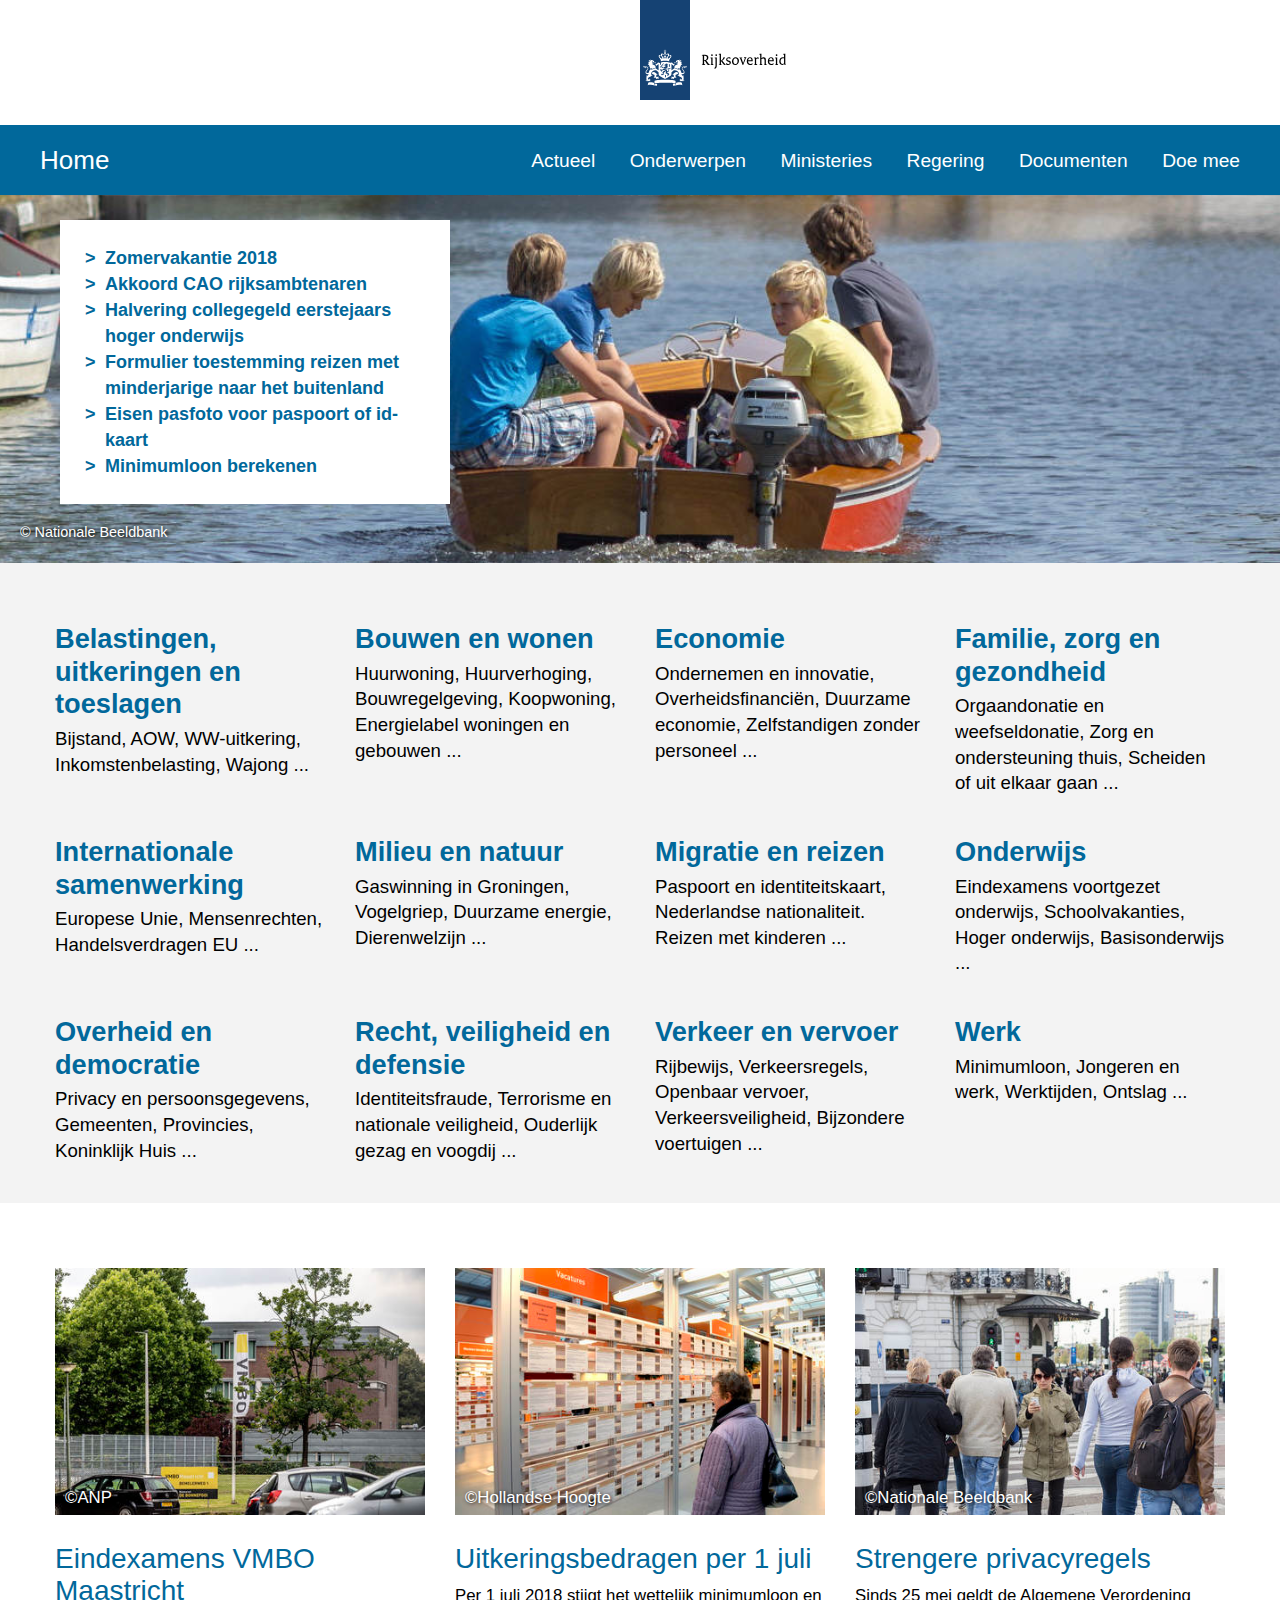
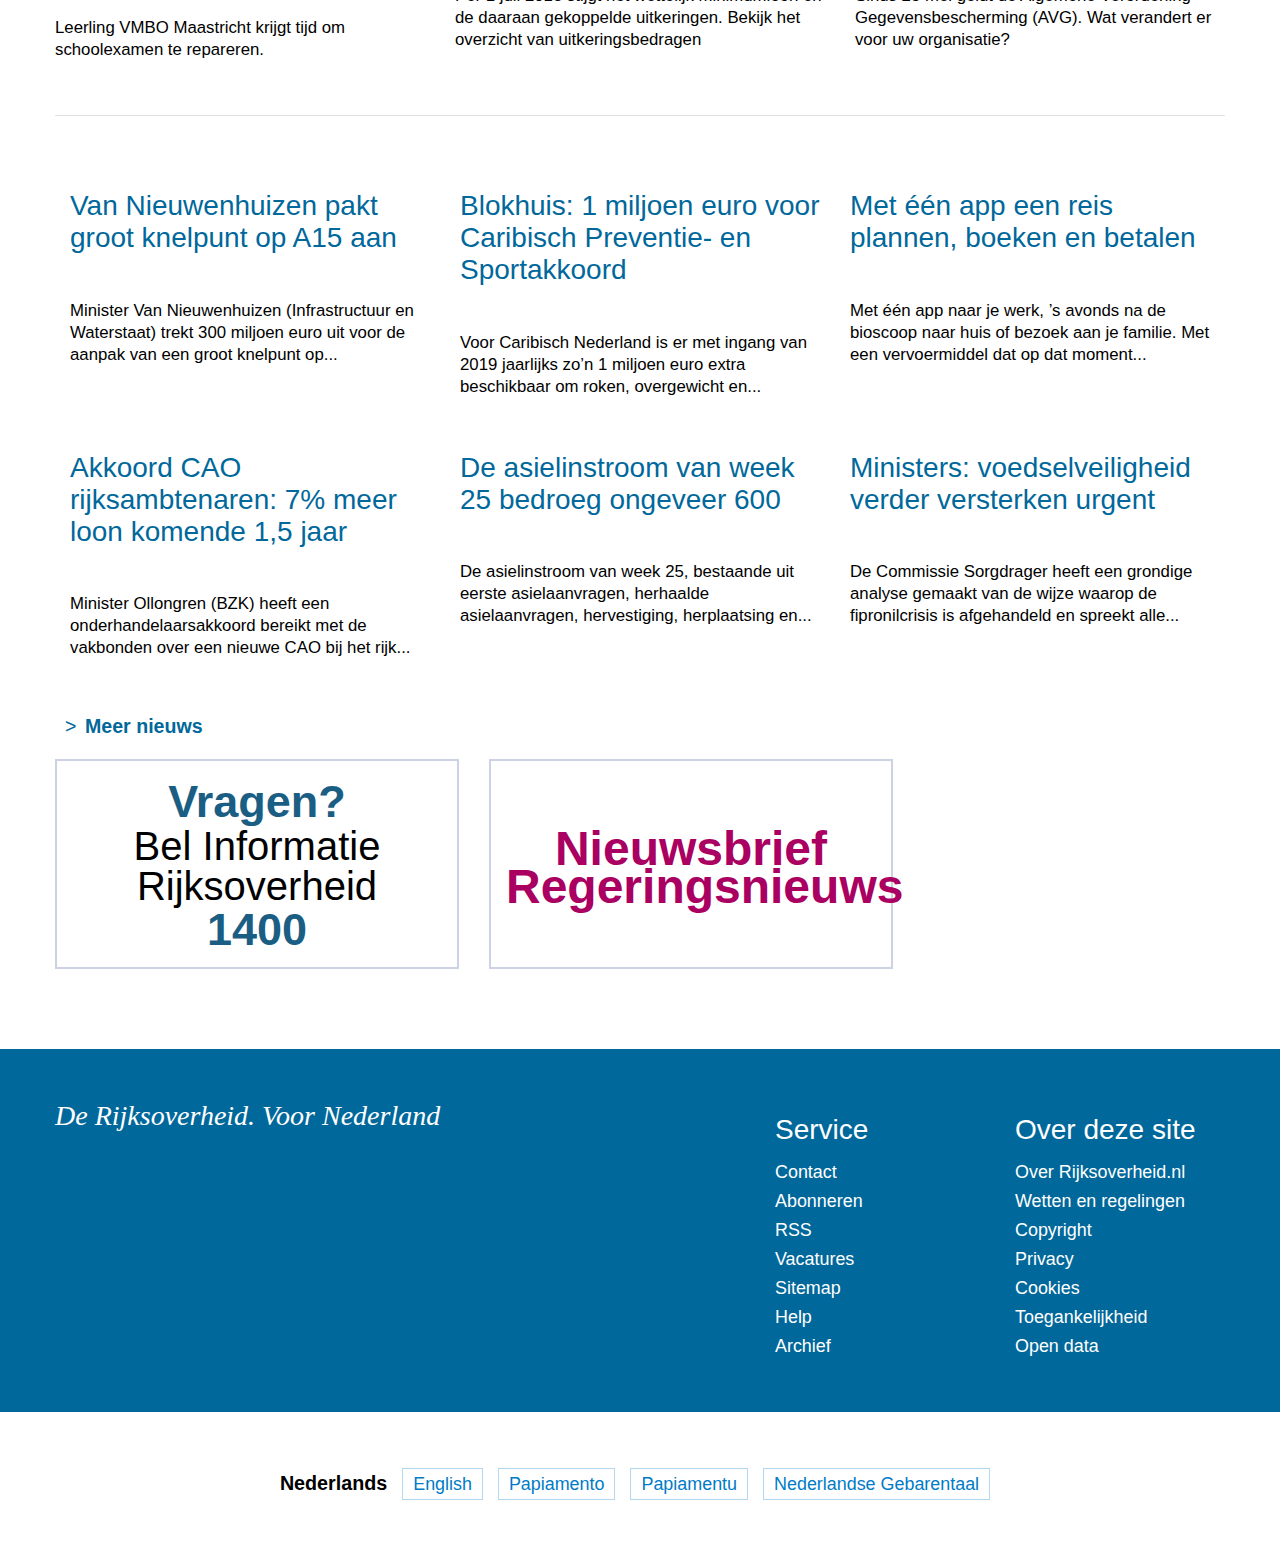
==== week3/index.html @ 2e67c1c5 "my delayed homework" ====
<!DOCTYPE html>
<html>
<head lang="EN">
	<meta charset="UTF-8"/>
	<meta name="viewport" content="width=device-width, initial-scale=1"/>
	<link rel="stylesheet" type="text/css" href="main.css">
	<link rel="shortcut icon" href="favicon.ico" type="image/x-icon">
	<title>Informatie van de Rijksoverheid | Rijksoverheid.nl</title>

</head>
<body>

	<div id="header">
		<div class="logo">
			<div class="wrapper">
				<img src="images/logo-ro.svg" alt="Rijksoverheid" id="logotype"/>
			</div>
		</div>
	</div>

	<div class="navBar">
  		<div class="wrapper">
			<nav class="navleft">
  				<a href="/">Home</a>
			</nav>
			<nav class="navright" data-mobilebtntxt="Menu" data-closemobilenavtxt="Sluiten">
  			  <a href="/actueel">Actueel</a>
		      <a href="/onderwerpen">Onderwerpen</a>
		      <a href="/ministeries">Ministeries</a>
		      <a href="/regering">Regering</a>
		      <a href="/documenten">Documenten</a>
		      <a href="/doe-mee">Doe mee</a>
     		 </nav>
 		</div>
	</div>

	<div class="main">
		<div class="headerImage">
			<div class="taskNavigation">
				<ul>
					<li><a href="/onderwerpen/schoolvakanties/zomervakantie/zomervakantie-2018">Zomervakantie 2018</a></li>
					<li><a href="https://www.rijksoverheid.nl/actueel/nieuws/2018/06/25/akkoord-cao-rijksambtenaren-7-meer-loon-komende-15-jaar" class="">Akkoord CAO rijksambtenaren</a></li>
					<li><a href="https://www.rijksoverheid.nl/onderwerpen/hoger-onderwijs/halvering-collegegeld-eerstejaars" class="">Halvering collegegeld eerstejaars hoger onderwijs</a></li>
					<li><a href="/documenten/formulieren/2014/02/06/formulier-toestemming-reizen-met-minderjarige-naar-het-buitenland" class="publication">Formulier toestemming reizen met minderjarige naar het buitenland</a></li>
					<li><a href="https://www.rijksoverheid.nl/onderwerpen/paspoort-en-identiteitskaart/eisen-pasfoto-paspoort-id-kaart" class="">Eisen pasfoto voor paspoort of id-kaart</a></li>
					<li><a href="https://www.rijksoverheid.nl/onderwerpen/minimumloon/inhoud/rekenhulp-minimumloon-berekenen" class="">Minimumloon berekenen</a></li>
				</ul>
			</div>
			<p class="copyright">
        <span>&copy;</span>
        Nationale Beeldbank</p>

		</div>
		<div class="navigation">
			<div class="wrapper">
				<div class="flex">
					<div class="item">
						<a href="/onderwerpen/themas/belastingen-uitkeringen-en-toeslagen">
		                  <h2>Belastingen, uitkeringen en toeslagen</h2>
		                  <p>Bijstand, AOW, WW-uitkering, Inkomstenbelasting, Wajong ...</p>
		                </a>
					</div>
					<div class="item">
						<a href="/onderwerpen/themas/belastingen-uitkeringen-en-toeslagen">
		                  <h2>Bouwen en wonen</h2>
		                  <p>Huurwoning, Huurverhoging, Bouwregelgeving, Koopwoning, Energielabel woningen en gebouwen ...</p>
		                </a>
					</div>
					<div class="item">
						<a href="/onderwerpen/themas/belastingen-uitkeringen-en-toeslagen">
		                  <h2>Economie</h2>
		                  <p>Ondernemen en innovatie, Overheidsfinanciën, Duurzame economie, Zelfstandigen zonder personeel ...</p>
		                </a>
					</div>
					<div class="item">
						<a href="/onderwerpen/themas/belastingen-uitkeringen-en-toeslagen">
		                  <h2>Familie, zorg en gezondheid</h2>
		                  <p>Orgaandonatie en weefseldonatie, Zorg en ondersteuning thuis, Scheiden of uit elkaar gaan ...</p>
		                </a>
					</div>
					<div class="item">
						<a href="/onderwerpen/themas/belastingen-uitkeringen-en-toeslagen">
		                  <h2>Internationale samenwerking</h2>
		                  <p>Europese Unie, Mensenrechten, Handelsverdragen EU ...</p>
		                </a>
					</div>
					<div class="item">
						<a href="/onderwerpen/themas/belastingen-uitkeringen-en-toeslagen">
		                  <h2>Milieu en natuur</h2>
		                  <p>Gaswinning in Groningen, Vogelgriep, Duurzame energie, Dierenwelzijn ...</p>
		                </a>
					</div>
					<div class="item">
						<a href="/onderwerpen/themas/belastingen-uitkeringen-en-toeslagen">
		                  <h2>Migratie en reizen</h2>
		                  <p>Paspoort en identiteitskaart, Nederlandse nationaliteit. Reizen met kinderen ...</p>
		                </a>
					</div>
					<div class="item">
						<a href="/onderwerpen/themas/belastingen-uitkeringen-en-toeslagen">
		                  <h2>Onderwijs</h2>
		                  <p>Eindexamens voortgezet onderwijs, Schoolvakanties, Hoger onderwijs, Basisonderwijs ...</p>
		                </a>
					</div>
					<div class="item">
						<a href="/onderwerpen/themas/belastingen-uitkeringen-en-toeslagen">
		                  <h2>Overheid en democratie</h2>
		                  <p>Privacy en persoonsgegevens, Gemeenten, Provincies, Koninklijk Huis ...</p>
		                </a>
					</div>
					<div class="item">
						<a href="/onderwerpen/themas/belastingen-uitkeringen-en-toeslagen">
		                  <h2>Recht, veiligheid en defensie</h2>
		                  <p>Identiteitsfraude, Terrorisme en nationale veiligheid, Ouderlijk gezag en voogdij ...</p>
		                </a>
					</div>
					<div class="item">
						<a href="/onderwerpen/themas/belastingen-uitkeringen-en-toeslagen">
		                  <h2>Verkeer en vervoer</h2>
		                  <p>Rijbewijs, Verkeersregels, Openbaar vervoer, Verkeersveiligheid, Bijzondere voertuigen ...</p>
		                </a>
					</div>
					<div class="item">
						<a href="/onderwerpen/themas/belastingen-uitkeringen-en-toeslagen">
		                  <h2>Werk</h2>
		                  <p>Minimumloon, Jongeren en werk, Werktijden, Ontslag ...</p>
		                </a>
					</div>
				</div>
			</div>	
		</div>
		<div class="lastSection">
			<div class="wrapper">			
				<section class="flex spotlight">
					<div class="item">
						<a href="/onderwerpen/eindexamens/ongeldige-eindexamens-vmbo-maastricht" class="">
                			<img src="images/vmbo-maastricht.jpg" alt="" />
                			<p class="copyright">
        					<span>&copy;</span>ANP</p>
        					<h3>Eindexamens VMBO Maastricht</h3>
        					<p>Leerling VMBO Maastricht krijgt tijd om schoolexamen te repareren.</p>
            			</a>
					</div>
					<div class="item">
						<a href="/actueel/nieuws/2018/06/20/uitkeringsbedragen-per-1-juli-2018" class="">
                			<img src="images/uitkeringen-per-1-juli-2018.jpg" alt="" />
                			<p class="copyright">
        					<span>&copy;</span>Hollandse Hoogte</p>
        					<h3>Uitkeringsbedragen per 1 juli</h3>
        					<p>Per 1 juli 2018 stijgt het wettelijk minimumloon en de daaraan gekoppelde uitkeringen. Bekijk het overzicht van uitkeringsbedragen</p>
            			</a>
					</div>
					<div class="item">
						<a href="/onderwerpen/privacy-en-persoonsgegevens/voorbereiden-op-de-avg" class="">
                			<img src="images/privacy-en-persoonsgegevens.jpg" alt="" />
                			<p class="copyright">
        					<span>&copy;</span>Nationale Beeldbank</p>
        					<h3>Strengere privacyregels</h3>
        					<p>Sinds 25 mei geldt de Algemene Verordening Gegevensbescherming (AVG). Wat verandert er voor uw organisatie?</p>
            			</a>
					</div>
				</section>
				<section class="news">
					<h2>Nieuws</h2>
					<div class="flex">
						<div class="item">
							<a href="/actueel/nieuws/2018/06/26/van-nieuwenhuizen-pakt-groot-knelpunt-op-a15-aan"> 
		   						<h3>Van Nieuwenhuizen pakt groot knelpunt op A15 aan</h3>
		    					<p><span class="publDate">26-06-2018 | 09:45</span></p> 
		    					<p>Minister Van Nieuwenhuizen (Infrastructuur en Waterstaat) trekt 300 miljoen euro uit voor de aanpak van een groot knelpunt op...</p>
	    					</a>
						</div>
						<div class="item">
							<a href="/actueel/nieuws/2018/06/26/blokhuis-1-miljoen-euro-voor-caribisch-preventie--en-sportakkoord"> 
		   						<h3>Blokhuis: 1 miljoen euro voor Caribisch Preventie- en Sportakkoord</h3>
		    					<p><span class="publDate">26-06-2018 | 07:00</span></p> 
		    					<p>Voor Caribisch Nederland is er met ingang van 2019 jaarlijks zo’n 1 miljoen euro extra beschikbaar om roken, overgewicht en...</p>
	    					</a>
						</div>
						<div class="item">
							<a href="/actueel/nieuws/2018/06/26/met-een-app-een-reis-plannen-boeken-en-betalen"> 
		   						<h3>Met één app een reis plannen, boeken en betalen</h3>
		    					<p><span class="publDate">26-06-2018 | 07:00</span></p> 
		    					<p>Met één app naar je werk, ’s avonds na de bioscoop naar huis of bezoek aan je familie. Met een vervoermiddel dat op dat moment...</p>
	    					</a>
						</div>
						<div class="item">
							<a href="/actueel/nieuws/2018/06/25/akkoord-cao-rijksambtenaren-7-meer-loon-komende-15-jaar"> 
		   						<h3>Akkoord CAO rijksambtenaren: 7% meer loon komende 1,5 jaar</h3>
		    					<p><span class="publDate">25-06-2018 | 17:10</span></p> 
		    					<p>Minister Ollongren (BZK) heeft een onderhandelaarsakkoord bereikt met de vakbonden over een nieuwe CAO bij het rijk...</p>
	    					</a>
						</div>
						<div class="item">
							<a href="/actueel/nieuws/2018/06/25/de-asielinstroom-van-week-25-bedroeg-ongeveer-600"> 
		   						<h3>De asielinstroom van week 25 bedroeg ongeveer 600</h3>
		    					<p><span class="publDate">25-06-2018 | 14:56</span></p> 
		    					<p>De asielinstroom van week 25, bestaande uit eerste asielaanvragen, herhaalde asielaanvragen, hervestiging, herplaatsing en...</p>
	    					</a>
						</div>
						<div class="item">
							<a href="/actueel/nieuws/2018/06/25/ministers-voedselveiligheid-verder-versterken-urgent"> 
		   						<h3>Ministers: voedselveiligheid verder versterken urgent</h3>
		    					<p><span class="publDate">25-06-2018 | 13:00</span></p> 
		    					<p>De Commissie Sorgdrager heeft een grondige analyse gemaakt van de wijze waarop de fipronilcrisis is afgehandeld en spreekt alle...</p>
	    					</a>
						</div>
					</div>
					<a class="more" href="/actueel/nieuws">Meer nieuws</a>
				</section>
				<section class="banners flex">
					<div class="item banner">
						<p><span class="f1">Vragen?</span><br>
						<spam class="f2">Bel Informatie</spam><br>
						<spam class="f2">Rijksoverheid</spam><br>
						<spam class="f1">1400</spam></p>
					</div>
					<div class="item banner">
						<p><span class="f3">Meld u aan voor de</span><br><br>
						<spam class="f4">Nieuwsbrief</spam><br>
						<spam class="f4">Regeringsnieuws</spam></p>
					</div>
				</section>

			</div>	
		</div>
	</div>
	<div class="footer">
		<div class="wrapper">
			<div class="flex">
				<div class="item">
					<span>De Rijksoverheid. Voor Nederland</span>
				</div>
				<div class="item">
					<h2>Service</h2>
					<ul>
						<li><a href="/contact">Contact</a></li>
						<li><a href="https://abonneren.rijksoverheid.nl/">Abonneren</a></li>
						<li><a href="/rss">RSS</a></li>
						<li><a href="/vacatures">Vacatures</a></li>
						<li><a href="/sitemap">Sitemap</a></li>
						<li><a href="/help">Help</a></li>
						<li><a href="/archief">Archief</a></li>
					</ul>
				</div>
				<div class="item">
					<h2>Over deze site</h2>
					<ul>
						<li><a href="/over-rijksoverheid-nl">Over Rijksoverheid.nl</a></li>
						<li><a href="/wetten-en-regelingen">Wetten en regelingen</a></li>
						<li><a href="/copyright">Copyright</a></li>
						<li><a href="/privacy">Privacy</a></li>
						<li><a href="/cookies">Cookies</a></li>
						<li><a href="/toegankelijkheid">Toegankelijkheid</a></li>
						<li><a href="/opendata">Open data</a></li>
					</ul>
				</div>
			</div>
		</div>
		<div class="languages">
			<div class="wrapper">
  				<ul>
				    <li class=selected>Nederlands</li>
				    <li>
				    	<a href="https://www.government.nl" lang="en">English</a></li>
				    <li>
				    	<a href="https://www.gobiernodireino.nl/" lang="pap">Papiamento</a>
				    </li>
				    <li>
				    	<a href="https://www.gobiernudireino.nl/" lang="pap">Papiamentu</a>
				    </li>
				    <li>
				    	<a href="https://www.rijksoverheid.nl/onderwerpen/overheidscommunicatie/nederlandse-gebarentaal">Nederlandse Gebarentaal</a> 
				    </li>
				</ul>
			</div>
			</div>
	</div>
</body>
</html>
---- week3/main.css ----
body{
	margin: 0;
	font-family: "RO Sans", Calibri, sans-serif;
    font-weight: normal;
    font-size: 1.125rem;
    line-height: 1.625;
    font-size: 100%;
}

li{
	list-style: none;
}
ul, h2, h3{
	padding: 0;
	margin: 0;
}

img{
	display: block;
	width: 100%;
}

a:hover, a{
	color: #01689b;
    text-decoration: underline;
    text-decoration-line: underline;
    text-decoration-style: initial;
    text-decoration-color: initial;
}
.logo{
	max-width: 1200px;
	padding-right: 15px;
	padding-left: 15px;
	margin: 0 auto;

}

.logo .wrapper{
	margin: 0 0 0 50%;
}

.logo .wrapper img{
	width: auto;
}
.navright{
	float: right;
	width: 66.6666%;
	padding: 20px 0px 18px 0px;
	text-align: right;
}

.navright a{
	margin-left: 30px;
	display: inline-block;
	width: auto;
	font-size: 1.2rem;
}
.navleft{
	float: left;
	width: 33.3333%;
	padding: 14px 0px 14px 0px;
}

.navleft a{
	width: auto;
	font-size: 1.625rem;
}

.navBar{
	background-color: #01689b;
	min-height: 70px
}

.navBar a{
	text-decoration: none;
	color: white;
}

.main{
	background-color: transparent;
	padding-bottom: 40px;
}
 .wrapper{
	margin-right: auto;
    margin-left: auto;
    max-width: 1200px;
}
nav:after{
	content: "";
	display: block;
	clear: both;
}

.main .wrapper{
	padding: 60px 15px 0 15px;
}
.taskNavigation{
	background-color: white;
	padding: 25px;
	max-width: 340px;
	margin-left:60px;
}

.taskNavigation ul li a{
	position: relative;
    display: block;
    font-weight: bold;
    padding-left: 20px;
    color: #01689b;
    font-size: 1.125rem;
    line-height: 1.625rem;
    text-decoration: none;
    width: auto;
    line-height: 1.625rem;
    word-wrap: break-word

}
.taskNavigation ul li a:before{
	content: ">";
	position: absolute;
	left: 0;
	top: 0;
}

.headerImage{
	background-image: url(images/schoolvakantie.jpg);
	padding-top: 25px;
	background-position: center center;
	background-size: cover;
}

.copyright{
    color: #fff;
    z-index: 10;
    padding: 5px 0 0 10px;
    line-height: 1.375em;
    text-shadow: 1px 1px 4px #000;
    font-size: .9em;
    padding-bottom: 20px;
    margin-left:  10px;
    margin-bottom: 0;
}

.navigation
{
	background-color: #f3f3f3;
}

.flex{
	display: flex;
	flex-wrap: wrap;
}

.item{
	width: calc(25% - 30px);
	padding-left: 15px;
	padding-right: 15px;
	margin-bottom: 40px;
}

.item a{
	text-decoration: none;
}

.item a h2{
	color: #01689b;
	font-size: 1.70em;
	margin-bottom: 5px;
	line-height: 1.2em;
}
.item a p{
	margin: 0;
    line-height: 1.375em;
    color: black;
    font-size: 116.5%;	
}
.item a:hover h2,.item a:hover h3{
	text-decoration:underline;
}
.lastSection .copyright{
	margin-top: -48px;
	color: white !important;
}

.lastSection .wrapper .item{
	padding-left: 15px;
	padding-right: 15px;
	width: calc(100%/3 - 30px);
}

.lastSection .wrapper .spotlight .item img{
	margin: 5px 0 15px 0;
}
.lastSection .wrapper .item h3{
	font-size: 1.75rem;
    line-height: 2rem;
    font-weight: normal;
    margin: 0 0 10px 0;
}
.lastSection .wrapper .item p{
	color: #000;
    font-size: 1.05rem;
    line-height: 1.375rem;
    margin-bottom: .8125em;
}

.news{
	margin: 0 15px 20px 15px;
    font-size: 1.15rem;
    padding-top: 10px;
    border-top: 1px solid #e1e1e1;
}

.news p .publDate{
	font-weight: bold;
    margin-right: 10px;
}
.news h2{
	margin: 0px 15px 20px 15px;
}

.news a.more:before{
    font-weight: normal;
    display: inline-block;
    vertical-align: middle;
    content: ">";
    margin: 0 8px 0 10px;
    position: absolute;
    left: 0;
    top: 0;
    line-height: inherit
}
.more{
	position: relative;
    display: block;
    padding-left: 30px;
    font-weight: bold;
    color: #01689b;
    font-size: 1.225rem;
    line-height: 1.625rem;
    text-decoration: none;
    width: auto;
}

.banner{
	text-align: center;
	border:2px solid #cbd2e3;

}

.banner.item{
	padding: 0px;
	margin-left: 15px;
	margin-right: 15px;

}

.f1{
	font-size: 45px;
	font-weight: bold;
	color:#1b5e84;
	line-height: 3rem;
}
.f2{
	font-size: 40px;
	
	line-height: 2.5rem;
}

.f3{
	font-size: 33px;

	line-height: 2rem;
}

.f4{
	color: #a90061;
	font-size: 48px;
	font-weight: bold;
	line-height: 2rem;
}

.footer
{
	background-color: #01689b;
}

.footer a, h2, span{
	color: white;
}

.footer span{
	font-size: 1.75em;
	font-family: "RO Serif";
    font-style: italic;
    font-weight: normal;
    line-height: 1.2381;
}
.footer h2{
	font-size: 1.75em;
	margin: 8px 0 5px 0;
	font-weight: normal;
}
.footer a{
	font-size: 112%;
}
.footer .item{
	width: calc(20% - 30px);
	margin-bottom: 0;
}

.footer .wrapper{
	padding-top: 50px;
	padding-bottom: 50px;
	padding-left: 0;
	padding-right: 0;
}

.footer .item:first-child{
	width: calc(60% - 30px);
}

.footer .languages{
	background-color: white;
	font-size: 112%;
}

.languages .wrapper{
	text-align: center;
}

.languages li.selected
{
	margin: 5px 10px 5px 0;
	color: #000;
	font-weight: 700;
	font-size: 1.1em;
}

.languages .wrapper ul li {
	display: inline-block;
	width: auto;
}

.languages .wrapper ul li a{
	margin: 5px 10px 5px 0;
    padding: 5px 10px 5px 10px;
    border: 1px solid #b2d7ee;
    color: #007bc7;
    text-decoration: none;
    font-size: 1em;
}
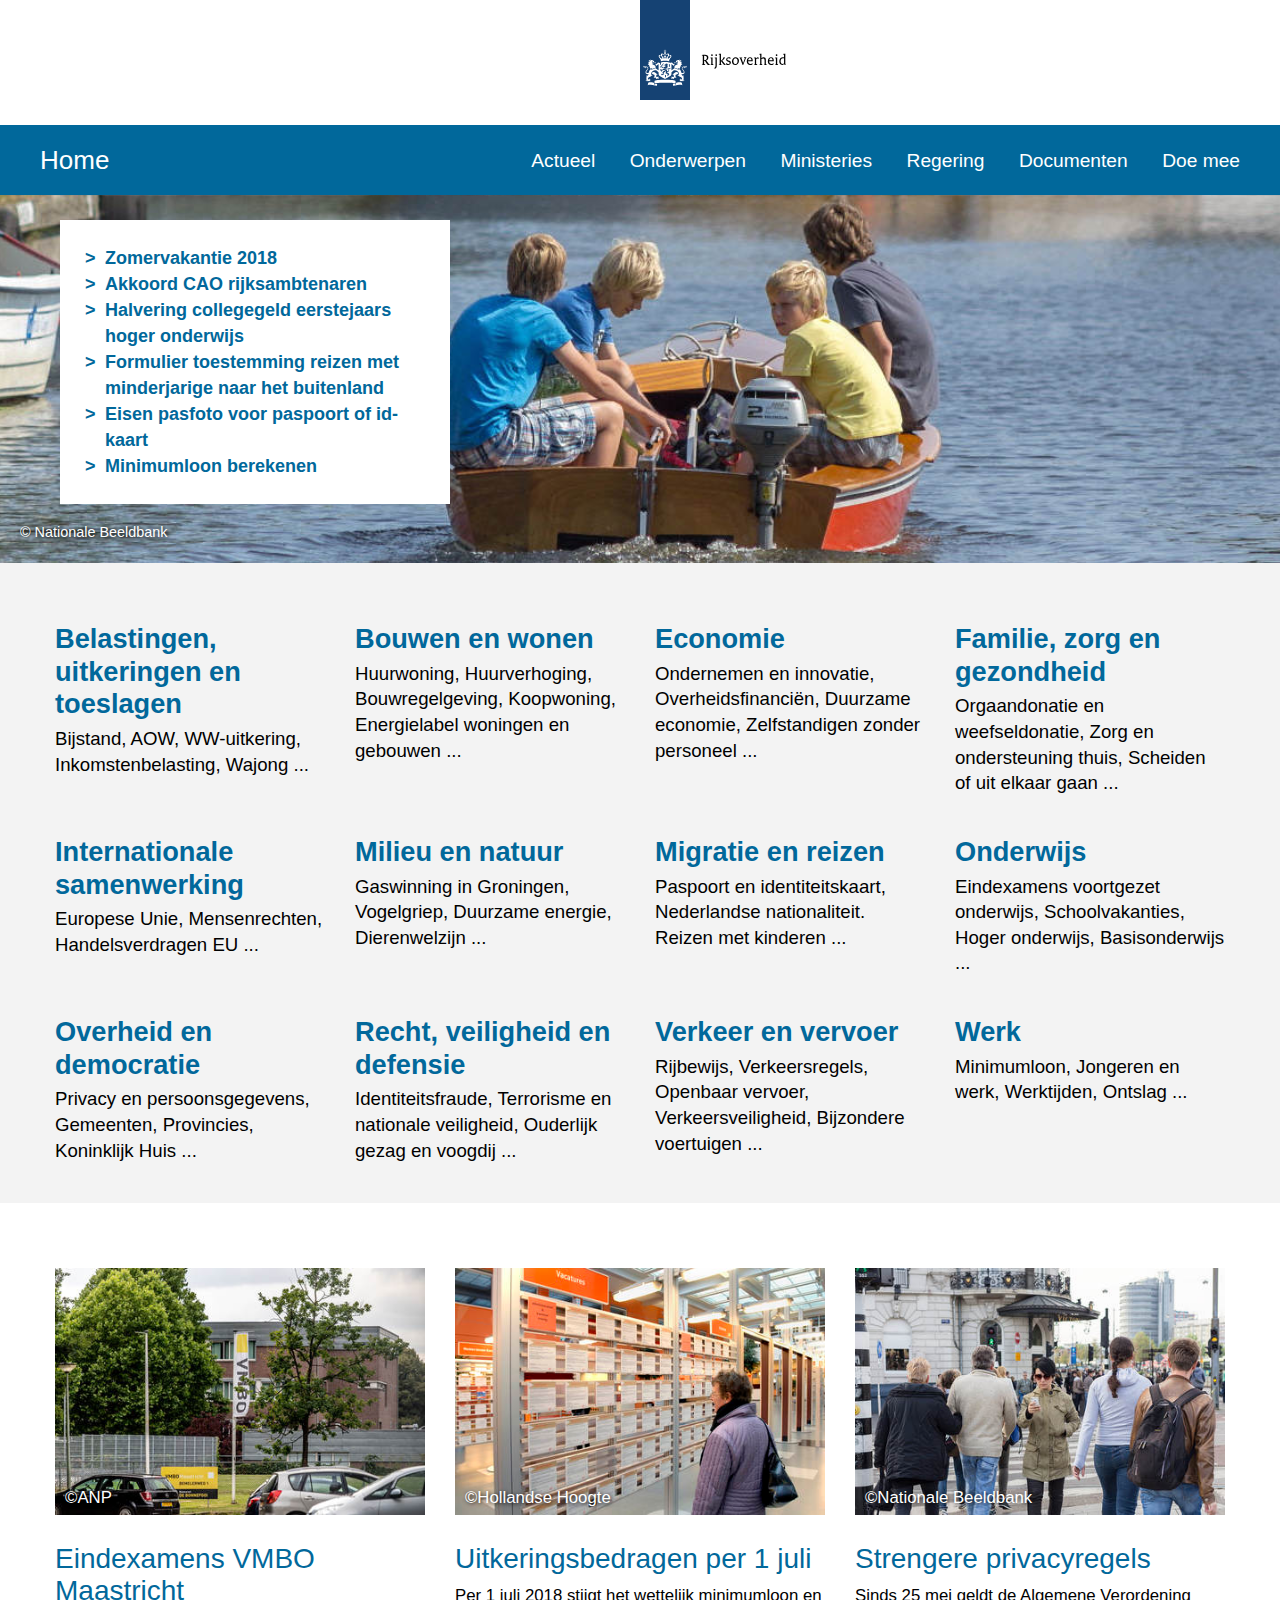
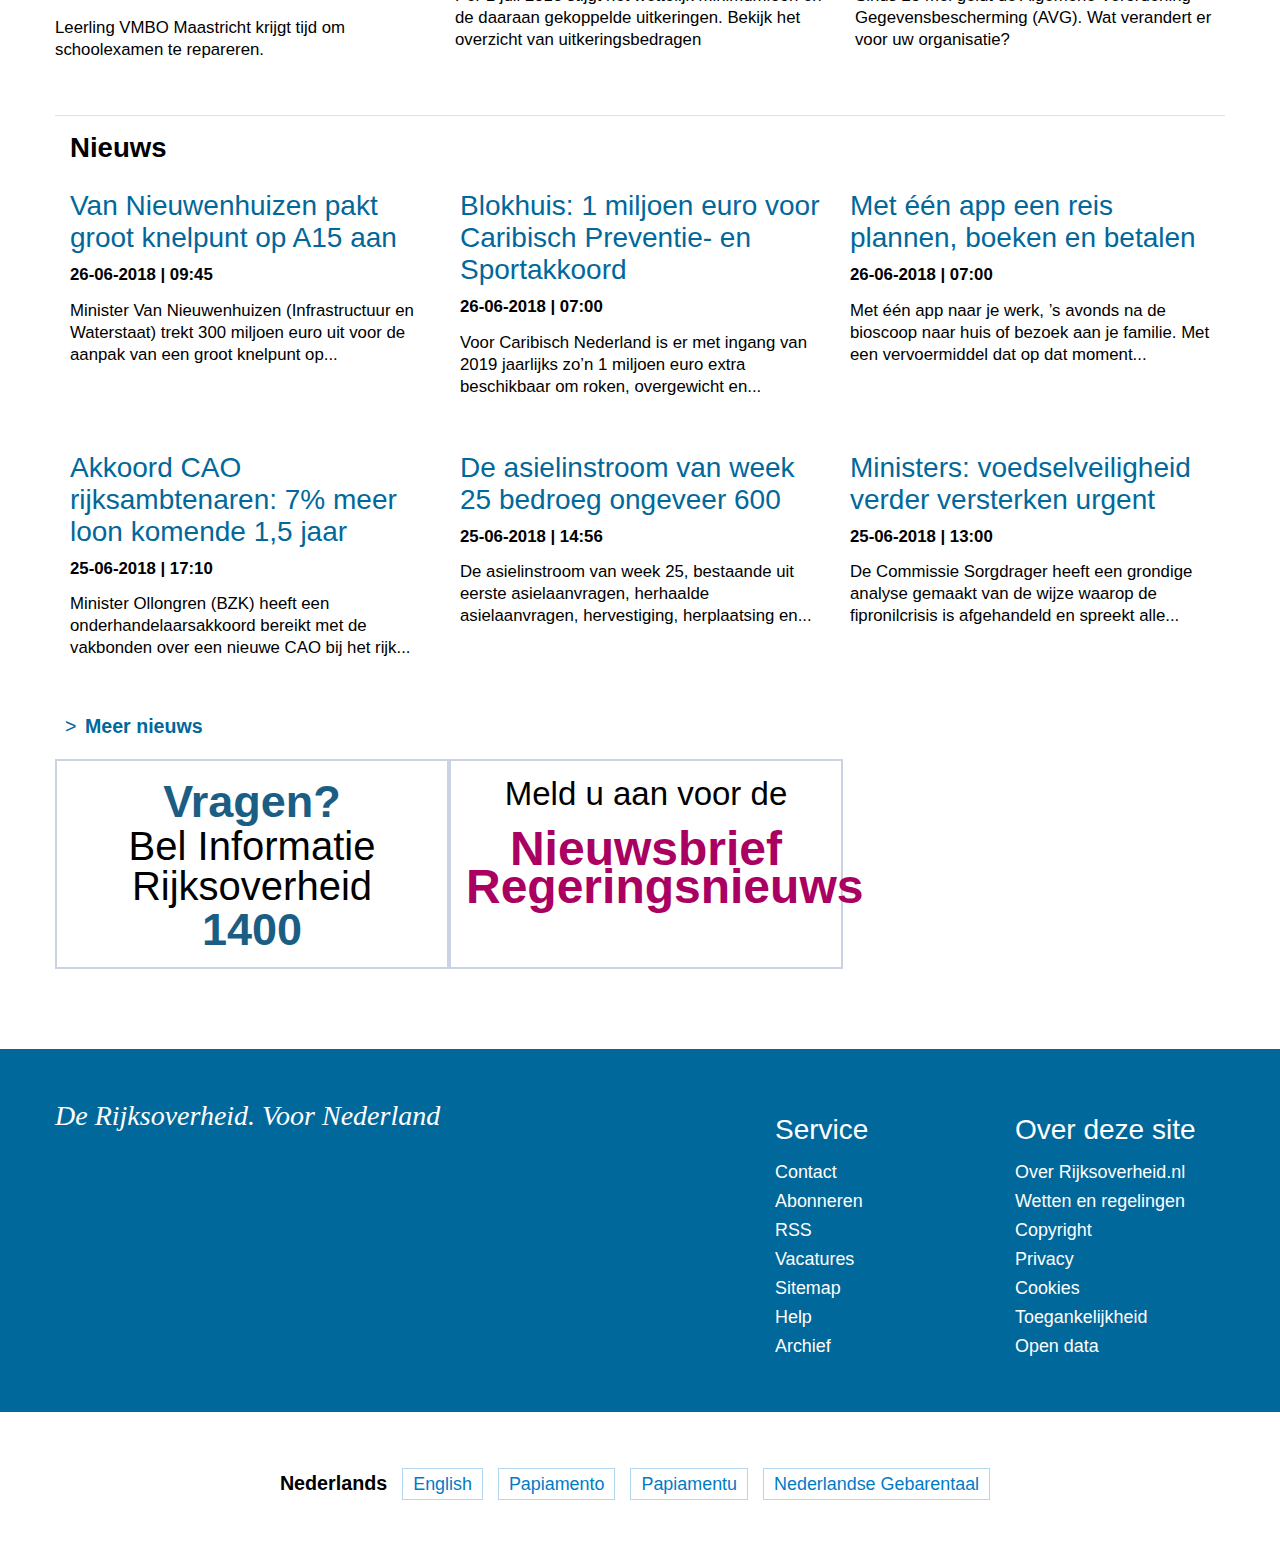
==== commit 61089f28: "my delayed homework responsive2" ====
--- a/week3/index.html
+++ b/week3/index.html
@@ -2,7 +2,7 @@
 <html>
 <head lang="EN">
 	<meta charset="UTF-8"/>
-	<meta name="viewport" content="width=device-width, initial-scale=1"/>
+	<meta name="viewport" content="width=device-width, initial-scale=1.0"/>
 	<link rel="stylesheet" type="text/css" href="main.css">
 	<link rel="shortcut icon" href="favicon.ico" type="image/x-icon">
 	<title>Informatie van de Rijksoverheid | Rijksoverheid.nl</title>
--- a/week3/main.css
+++ b/week3/main.css
@@ -14,12 +14,10 @@
 	padding: 0;
 	margin: 0;
 }
-
 img{
 	display: block;
 	width: 100%;
 }
-
 a:hover, a{
 	color: #01689b;
     text-decoration: underline;
@@ -248,11 +246,8 @@
 
 }
 
-.banner.item{
-	padding: 0px;
-	margin-left: 15px;
-	margin-right: 15px;
-
+.banners{
+	margin: 0 15px 0 15px;
 }
 
 .f1{
@@ -285,7 +280,7 @@
 	background-color: #01689b;
 }
 
-.footer a, h2, span{
+.footer a, .footer h2, .footer span{
 	color: white;
 }
 
@@ -351,3 +346,86 @@
     font-size: 1em;
 }
 
+
+@media (max-width: 420px)
+{
+	.taskNavigation{
+		padding: 15px 15px 20px 15px;
+		margin: 10px 15px 15px 15px;
+	}
+	.navright{
+		display: none;
+	}
+	.navleft{
+		margin-left: 15px;
+	}
+
+	.logo .wrapper img{
+		width: 200%;
+	}
+
+	.navigation .wrapper .flex .item{
+		width: calc(100% - 30px);
+	}
+
+	.main .wrapper{
+		padding: 20px 0 15px 0px;
+	}
+	.main .wrapper .flex .item{
+		margin-bottom: 25px;
+	}
+	.item a h2{
+		font-size: 1.55em;
+		line-height: 1.2em;
+	}
+
+	.lastSection .wrapper .flex .item{
+		width: calc(100% - 30px);
+	}
+	.f1{
+		font-size: 40px;
+	}
+	.f2{
+		font-size: 35px;
+	}
+
+	.f3{
+		font-size: 28px;
+	}
+
+	.f4{
+		font-size: 35px;
+	}
+
+	.footer .item{
+		width: calc(50% - 30px);
+	}
+
+	.footer .item:first-child{
+		width: calc(100% - 30px);
+	}
+	.footer .wrapper{
+		padding-bottom: 30px;
+	}
+
+	.footer span{
+		font-size: 1.3em;
+	}
+
+	.footer .languages .wrapper{
+		padding: 30px 15px;
+	}
+
+	.languages li.selected
+	{
+		font-size: 1.0em;
+	}
+
+	.languages .wrapper ul li a{
+    	font-size: .88em;
+	}
+	.languages .wrapper ul li{
+		margin-bottom: 10px;
+	}
+}
+
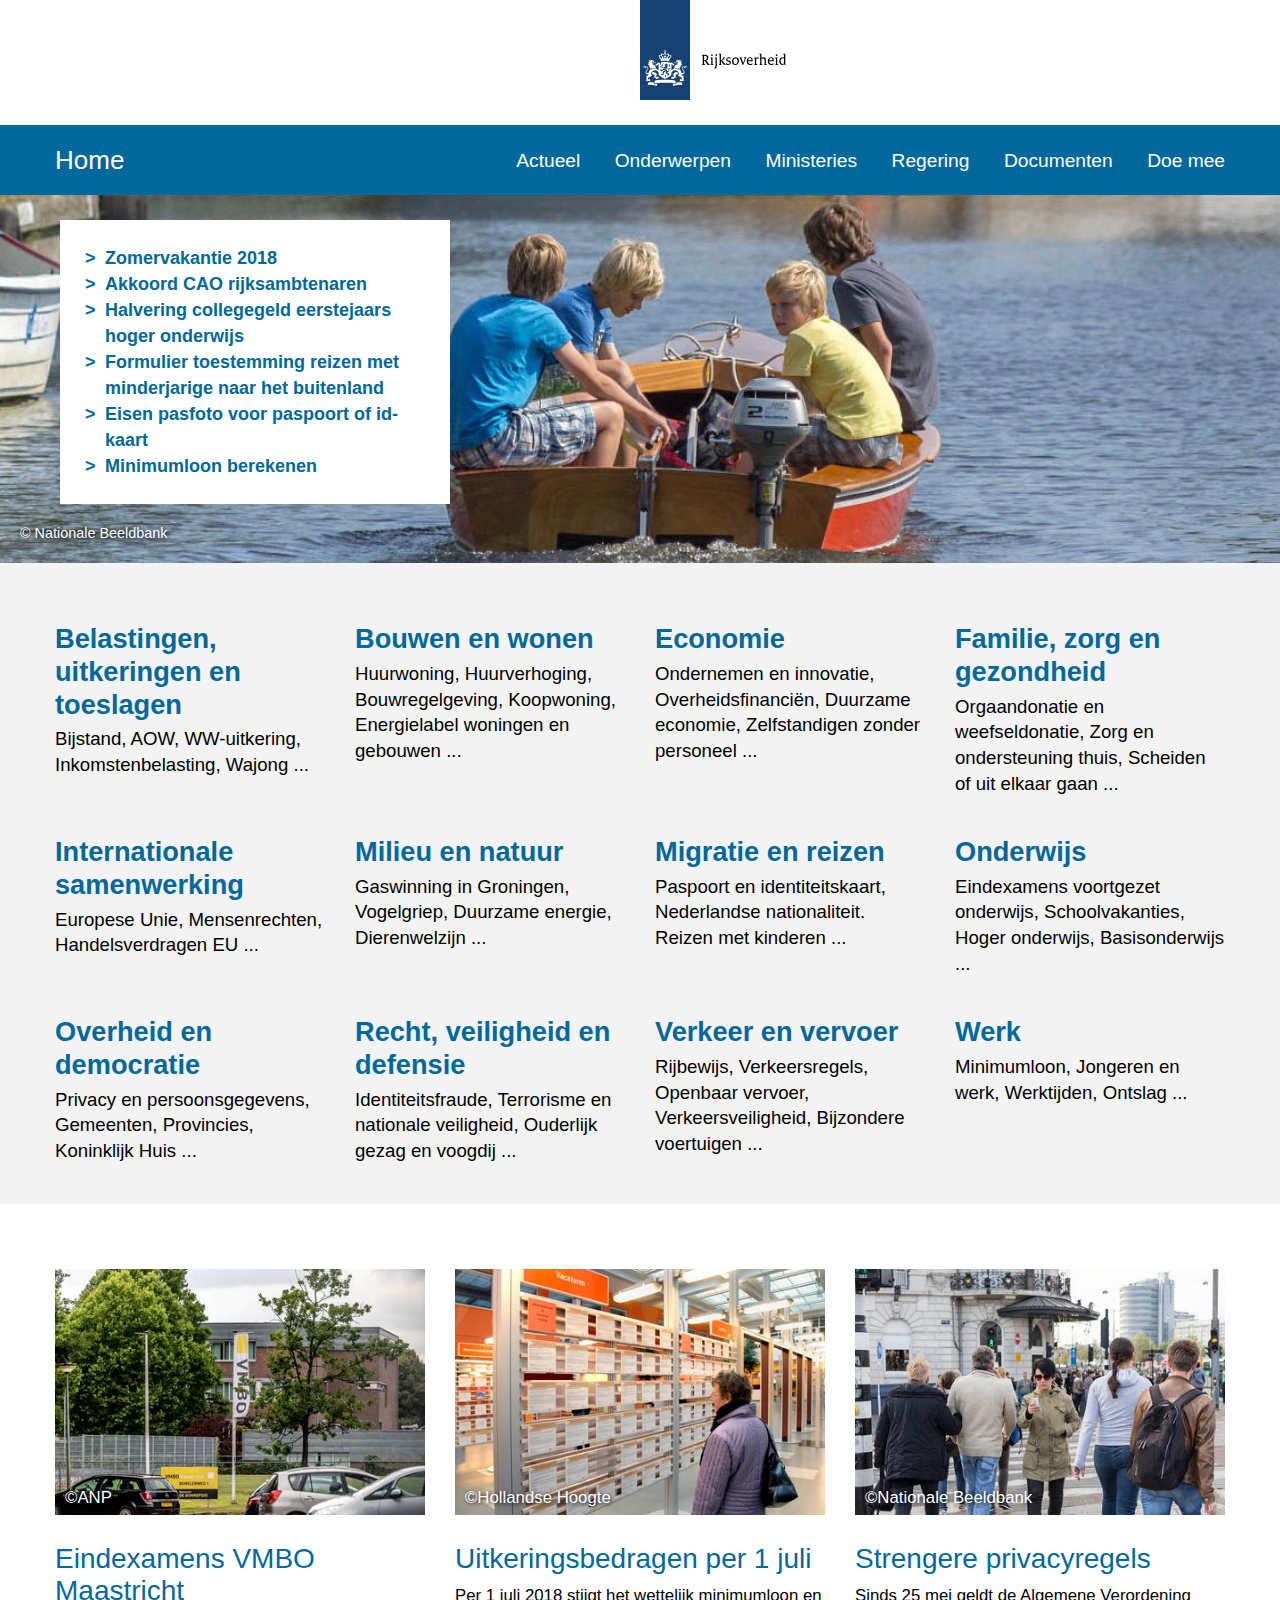
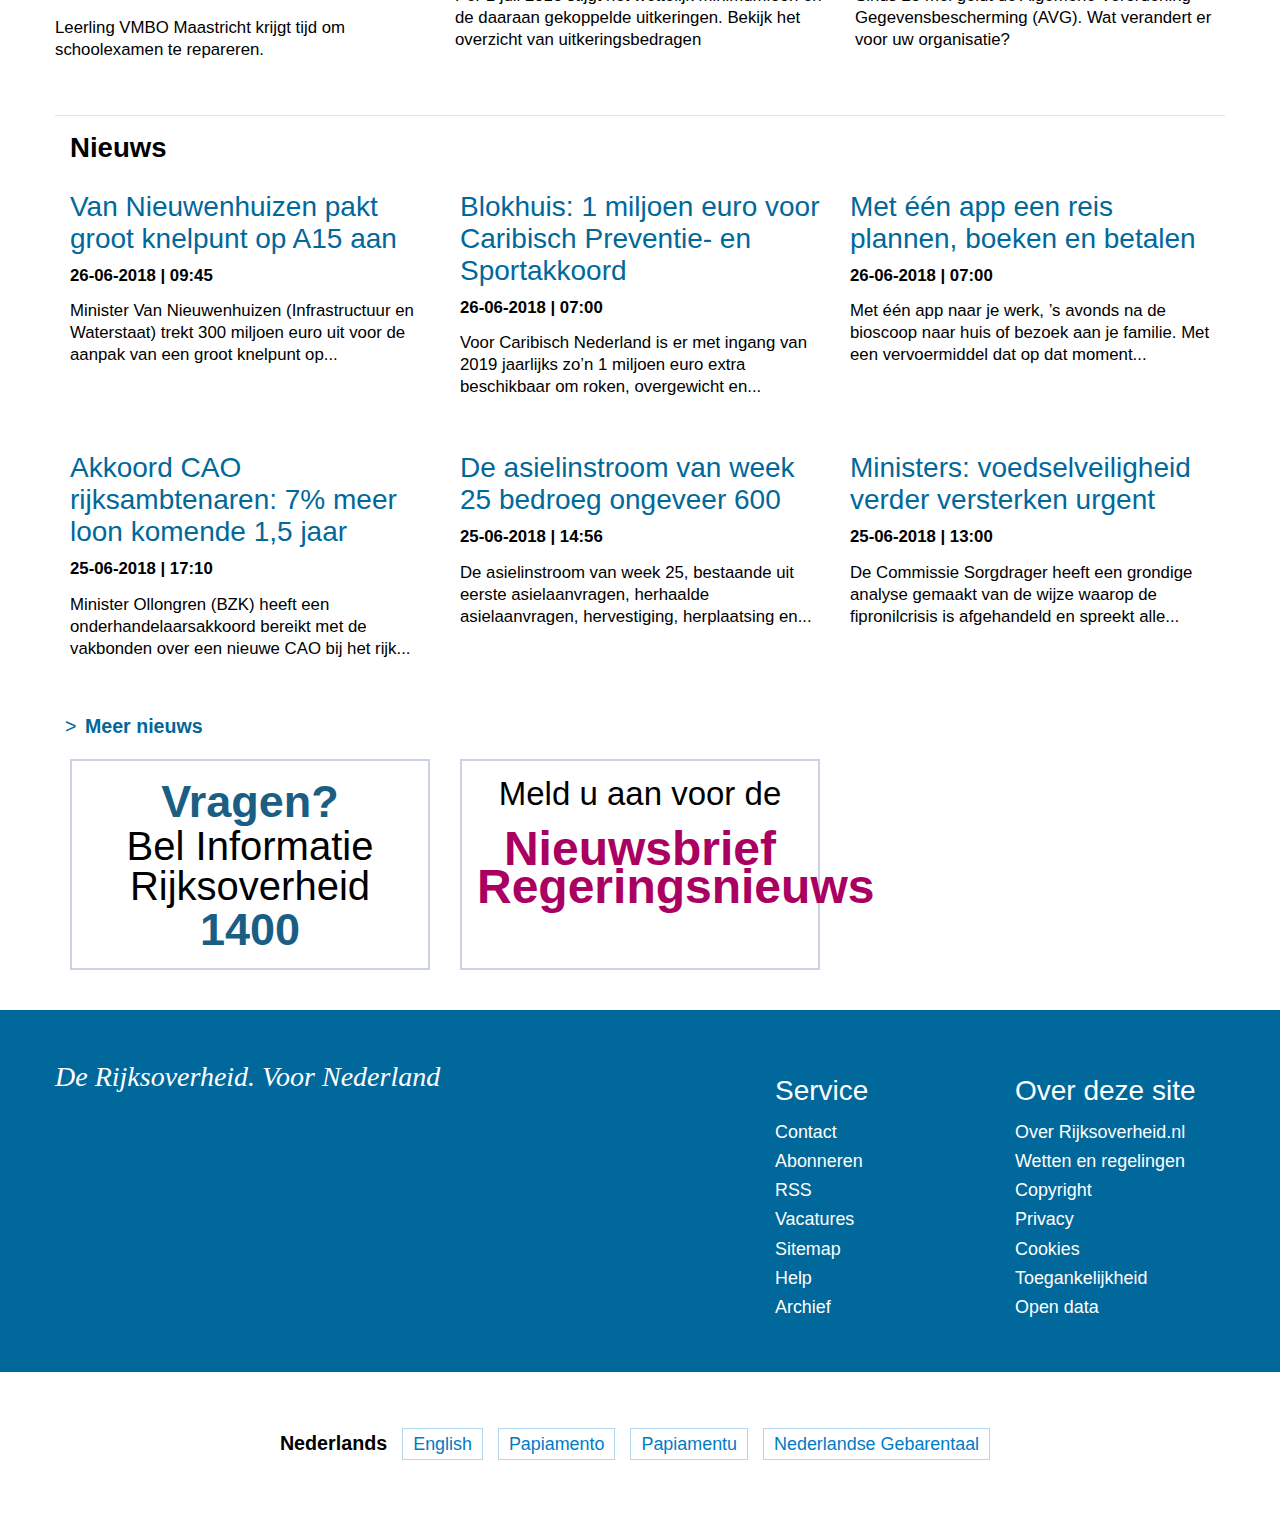
==== commit 421d4750: "responsive complete :)" ====
--- a/week3/index.html
+++ b/week3/index.html
@@ -13,7 +13,8 @@
 	<div id="header">
 		<div class="logo">
 			<div class="wrapper">
-				<img src="images/logo-ro.svg" alt="Rijksoverheid" id="logotype"/>
+				<img class="logo1" src="images/logo-ro.svg" alt="Rijksoverheid" id="logotype"/>
+				<img class = "logo2" src="images/logo-fallback-ro.svg" alt="Rijksoverheid" id="logotype"/>
 			</div>
 		</div>
 	</div>
--- a/week3/main.css
+++ b/week3/main.css
@@ -33,6 +33,10 @@
 
 }
 
+.logo2{
+	display: none;
+}
+
 .logo .wrapper{
 	margin: 0 0 0 50%;
 }
@@ -59,6 +63,13 @@
 	padding: 14px 0px 14px 0px;
 }
 
+.navleft, .navright{
+	box-sizing: border-box;
+	padding-right: 15px;
+	padding-left: 15px;
+}
+
+
 .navleft a{
 	width: auto;
 	font-size: 1.625rem;
@@ -74,6 +85,11 @@
 	color: white;
 }
 
+.navBar .wrapper:after{
+	content: "";
+	display: block;
+	clear: both;
+}
 .main{
 	background-color: transparent;
 	padding-bottom: 40px;
@@ -250,6 +266,11 @@
 	margin: 0 15px 0 15px;
 }
 
+.lastSection .wrapper .banners.flex .item{
+	width: calc(100%/3 - 64px);
+	margin: 0 15px 0 15px;
+}
+
 .f1{
 	font-size: 45px;
 	font-weight: bold;
@@ -347,8 +368,15 @@
 }
 
 
-@media (max-width: 420px)
+@media (max-width: 425px)
 {
+	.logo1{
+		display: none;
+	}
+	.logo2{
+		display:block;
+		width: 100% !important; 
+	}
 	.taskNavigation{
 		padding: 15px 15px 20px 15px;
 		margin: 10px 15px 15px 15px;
@@ -382,6 +410,12 @@
 	.lastSection .wrapper .flex .item{
 		width: calc(100% - 30px);
 	}
+
+	.lastSection .wrapper .banners.flex .item{
+		width: calc(100% - 64px);
+		margin-top:25px;
+
+	}
 	.f1{
 		font-size: 40px;
 	}
@@ -429,3 +463,69 @@
 	}
 }
 
+@media (min-width: 426px) and (max-width: 768px)
+{
+
+	.navigation .wrapper .flex .item{
+		width: calc(50% - 30px);
+	}
+
+	.item a h2{
+		font-size: 1.4em;
+		line-height: 1.2em;
+	}
+
+	.item a p{
+		font-size: 105%;
+	}
+
+	.main .wrapper{
+		padding: 40px 0 15px 0px;
+	}
+
+	.lastSection .wrapper .flex .item{
+		width: calc(50% - 30px);
+	}
+
+	.lastSection .wrapper .banners.flex .item{
+		width: calc(50% - 64px);
+
+	}
+
+	.main .wrapper .flex .item{
+		margin-bottom: 25px;
+	}
+
+	.f1{
+		font-size: 40px;
+	}
+	.f2{
+		font-size: 35px;
+	}
+
+	.f3{
+		font-size: 28px;
+	}
+
+	.f4{
+		font-size: 40px;
+	}
+
+	.footer h2{
+		margin: 0;
+	    font-size: 1.6em;	
+	}
+
+	.footer span{
+		font-size: 1.7em;
+	}
+	.footer .item{	
+		width: calc(25% - 30px);
+	}
+
+	.footer .item:first-child{
+		width: calc(50% - 30px);
+	}
+}
+
+
